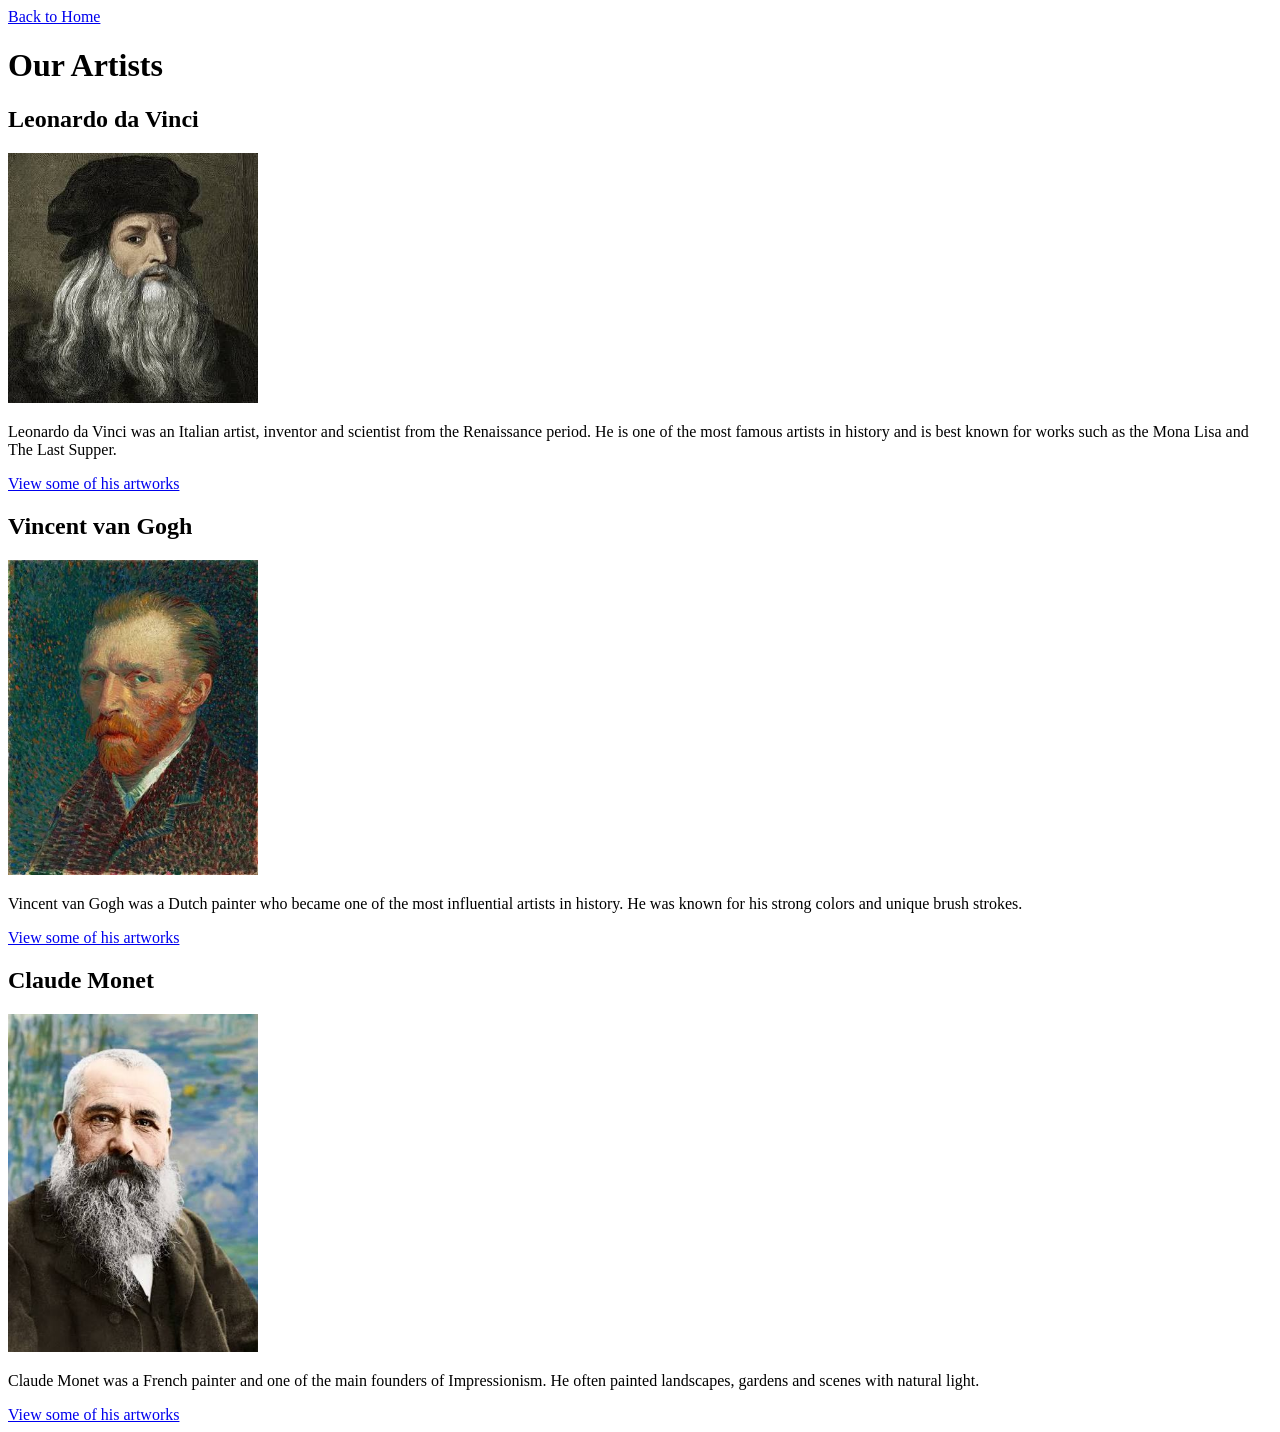
==== artists.html @ b65b386e "add styling" ====
<!doctype html>
<html lang="en">

<head>
    <meta charset="UTF-8" />
    <meta name="viewport" content="width=device-width, initial-scale=1.0" />
    <title>Mini Art Museum - Artists</title>
    <link rel="stylesheet" href="css/style.css" />
</head>

<body>
    <header>
        <nav>
            <a href="index.html">Back to Home</a>
        </nav>
        <h1>Our Artists</h1>
    </header>
    <main>
        <section>
            <article>
                <h2>Leonardo da Vinci</h2>
                <img src="img/leonardo.jpg" alt=" Leonardo da Vinci" width="250">
                <p>Leonardo da Vinci was an Italian artist, inventor and scientist from the Renaissance period. He is one of the most famous artists in history and is best known for works such as the Mona Lisa and The Last Supper.</p>
                <a href="gallery.html#leonardo"> View some of his artworks </a>
            </article>
            <article>
                <h2>Vincent van Gogh</h2>
                <img src="img/vangogh.jpg" alt="van Gogh" width="250">
                <p>Vincent van Gogh was a Dutch painter who became one of the most influential artists in history. He was known for his strong colors and unique brush strokes.</p>
                <a href="gallery.html#vangogh">  View some of his artworks</a>
            </article>
            <article>
                <h2>Claude Monet</h2>
                <img src="img/monet.jpg" alt=" Claude Monet" width="250">
                <p>Claude Monet was a French painter and one of the main founders of Impressionism. He often painted landscapes, gardens and scenes with natural light.</p>
                <a href="gallery.html#monet">View some of his artworks</a>
            </article>
        </section>
    </main>


</body>

</html>
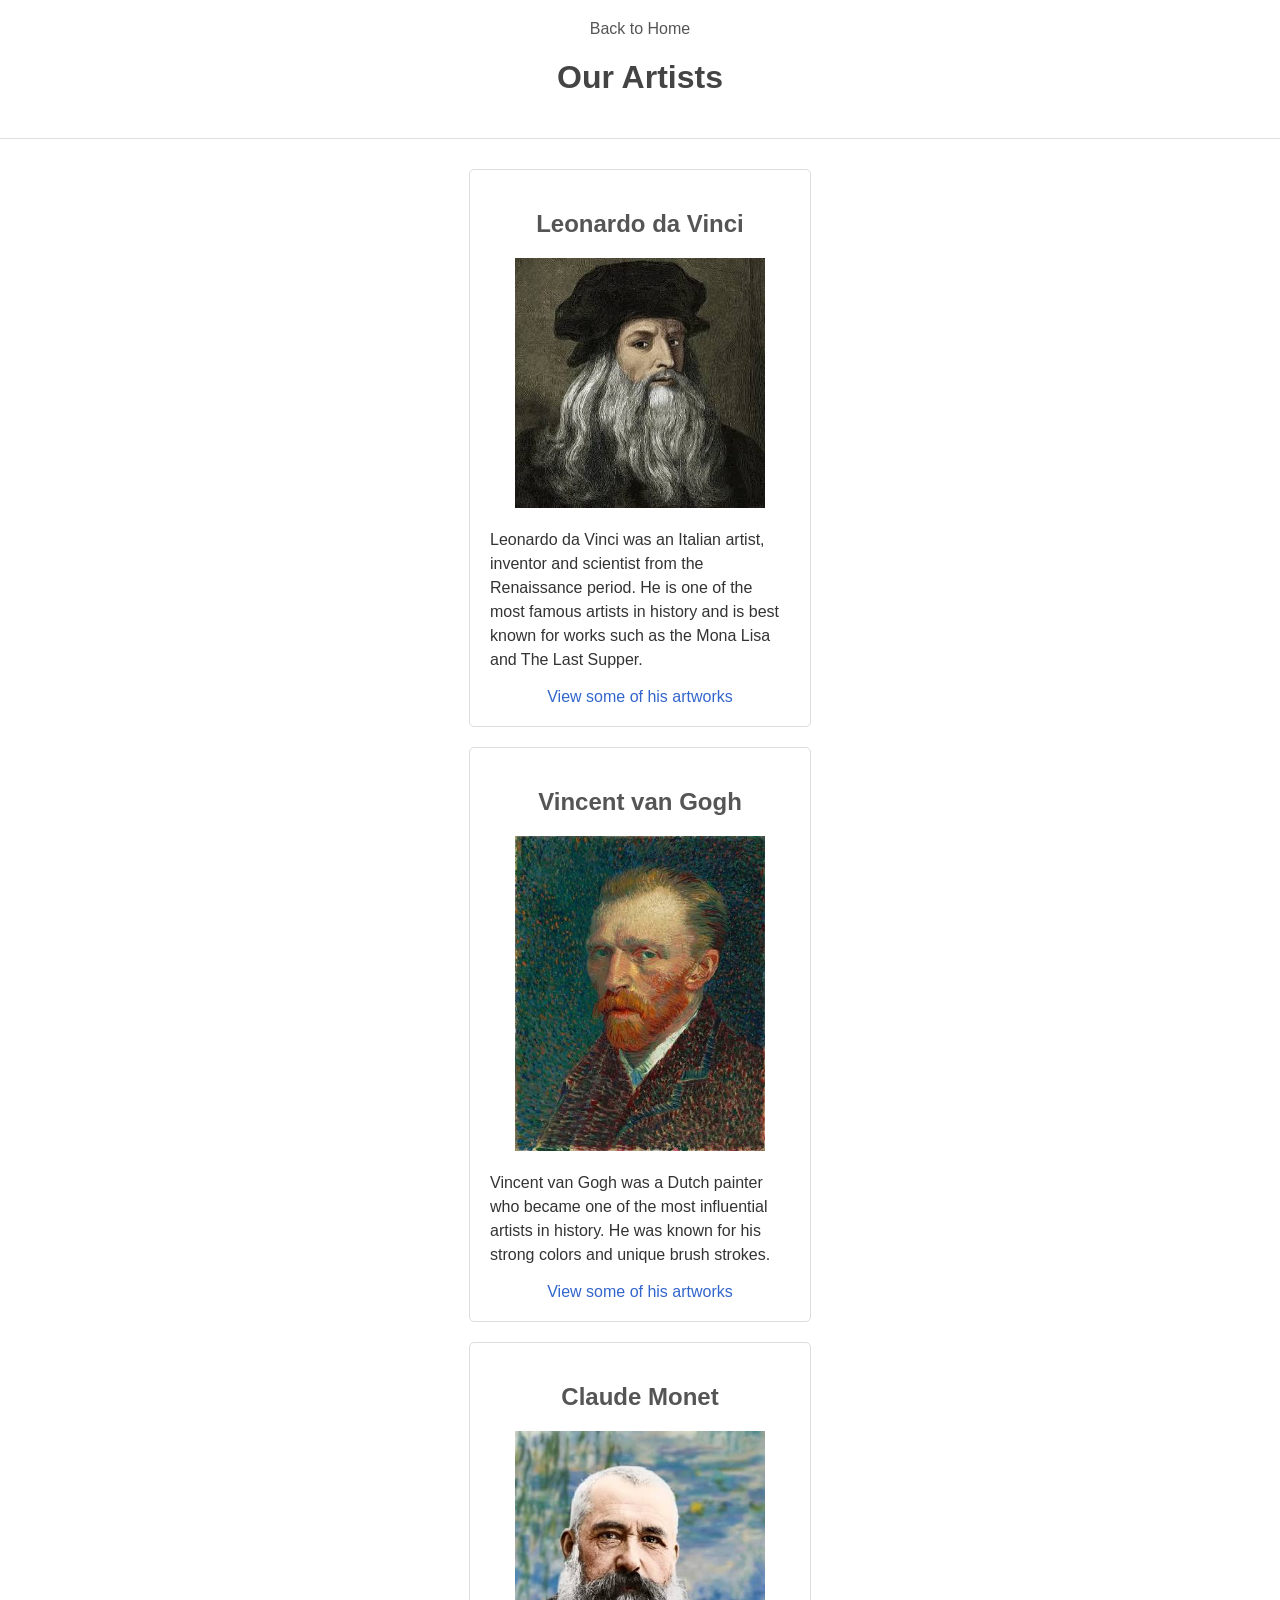
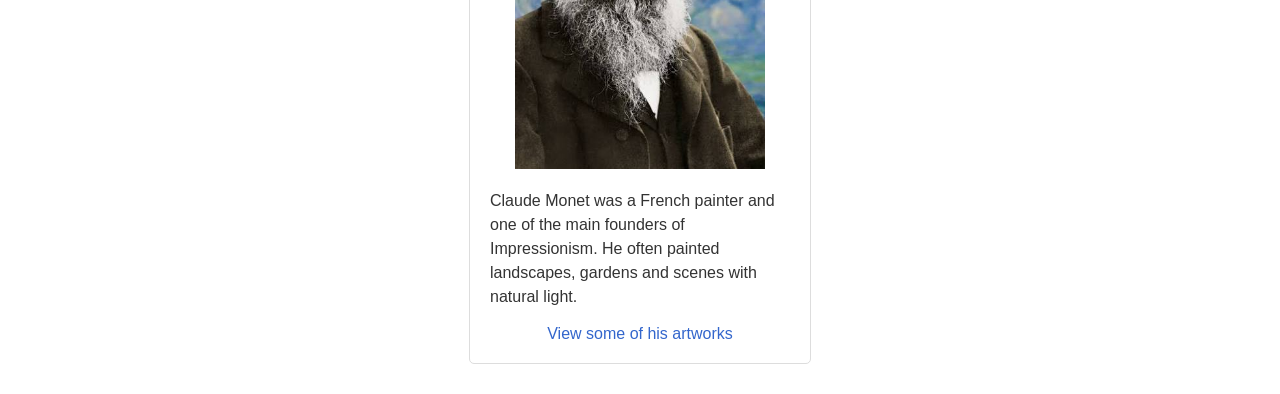
==== commit 6f8042dc: "Fix styling" ====
--- a/artists.html
+++ b/artists.html
@@ -5,7 +5,7 @@
     <meta charset="UTF-8" />
     <meta name="viewport" content="width=device-width, initial-scale=1.0" />
     <title>Mini Art Museum - Artists</title>
-    <link rel="stylesheet" href="css/style.css" />
+    <link rel="stylesheet" href="style.css" />
 </head>
 
 <body>
--- a/style.css
+++ b/style.css
@@ -0,0 +1,70 @@
+body {
+    font-family: Arial, sans-serif;
+    color: #333;
+    margin: 0;
+}
+
+header {
+    text-align: center;
+    padding: 20px;
+    border-bottom: 1px solid #ddd;
+}
+
+*/ nav {
+    text-align: left;
+    margin-bottom: 20px;
+}
+
+nav a {
+    color: #555;
+    text-decoration: none;
+}
+
+nav a:hover {
+    text-decoration: underline;
+}
+
+h1 {
+    color: #444;
+}
+
+main {
+    width: 80%;
+    margin: 30px auto;
+}
+
+section {
+    text-align: center;
+}
+
+article {
+    background-color: white;
+    width: 300px;
+    margin: 20px auto;
+    padding: 20px;
+    border: 1px solid #ddd;
+    border-radius: 5px;
+}
+
+article h2 {
+    color: #555;
+}
+
+article img {
+    width: 250px;
+    height: auto;
+}
+
+article p {
+    line-height: 1.5;
+    text-align: left;
+}
+
+article a {
+    color: #3366cc;
+    text-decoration: none;
+}
+
+article a:hover {
+    text-decoration: underline;
+}
